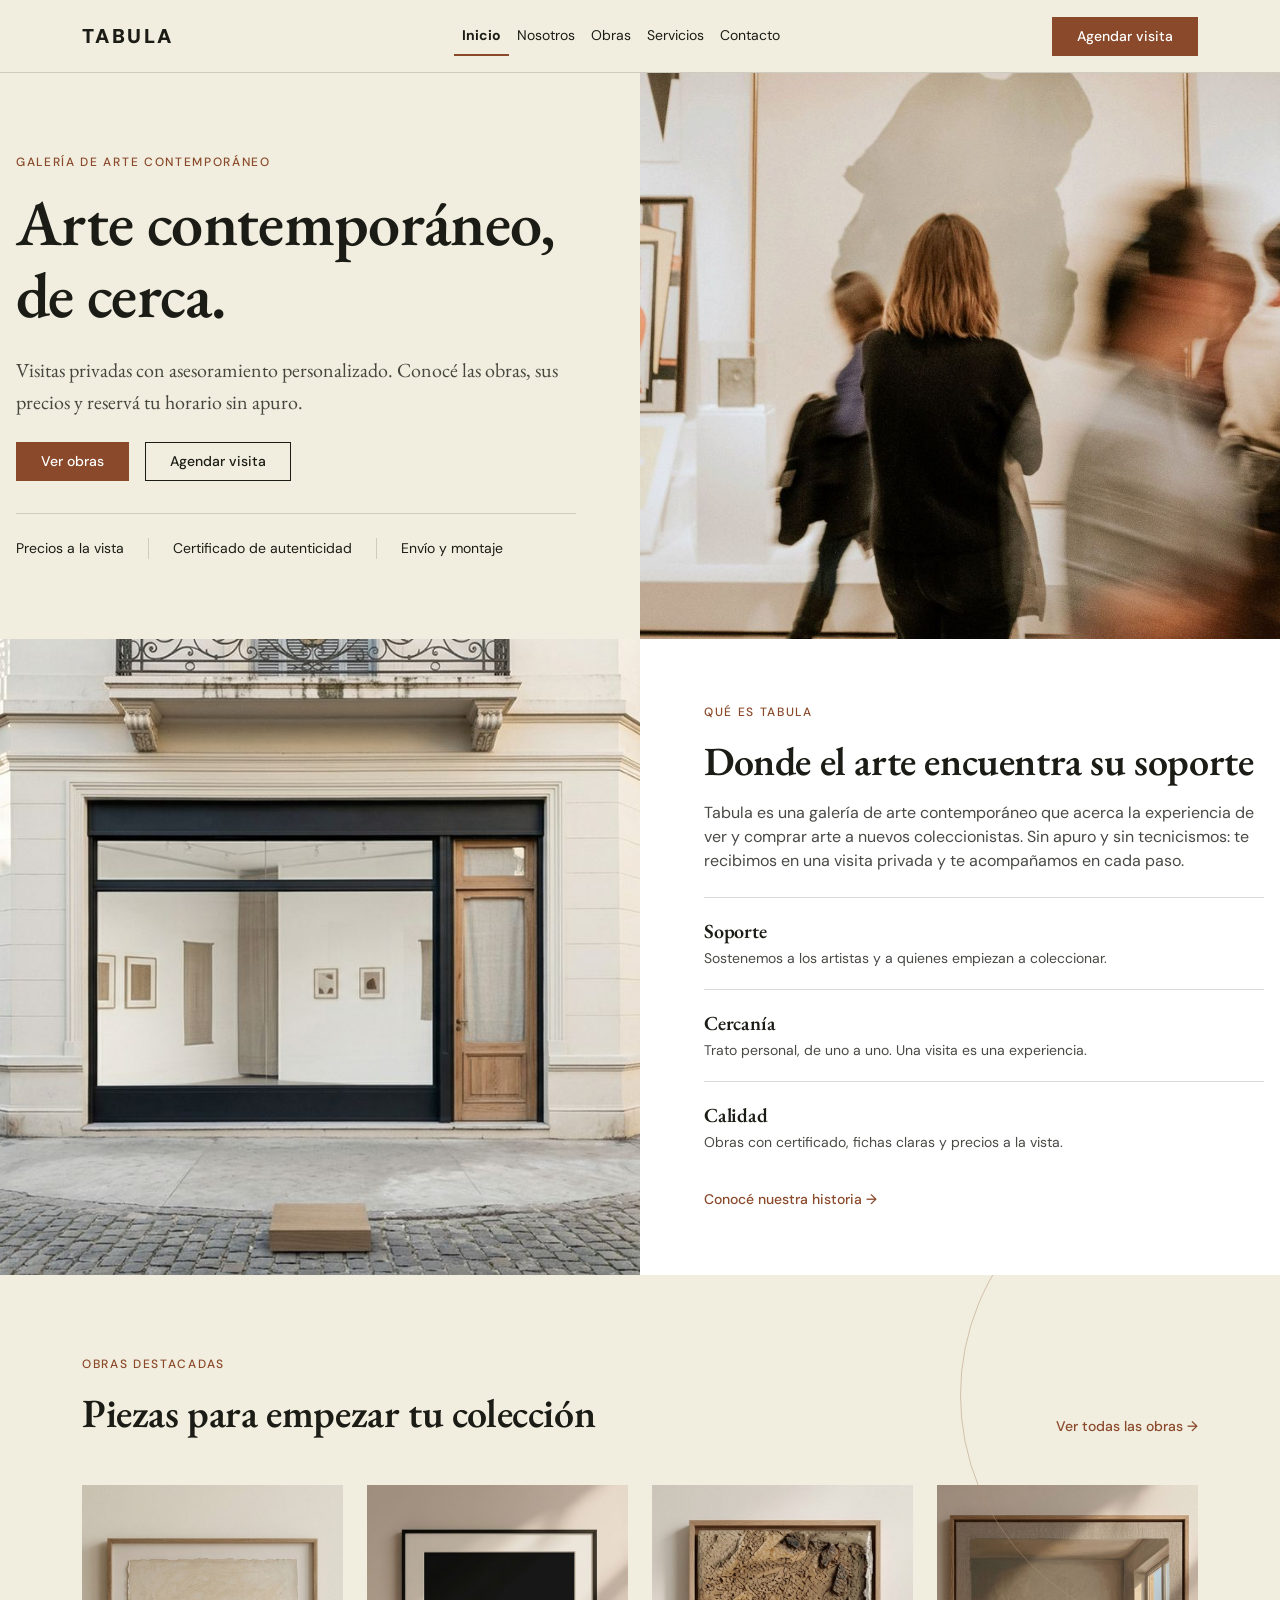
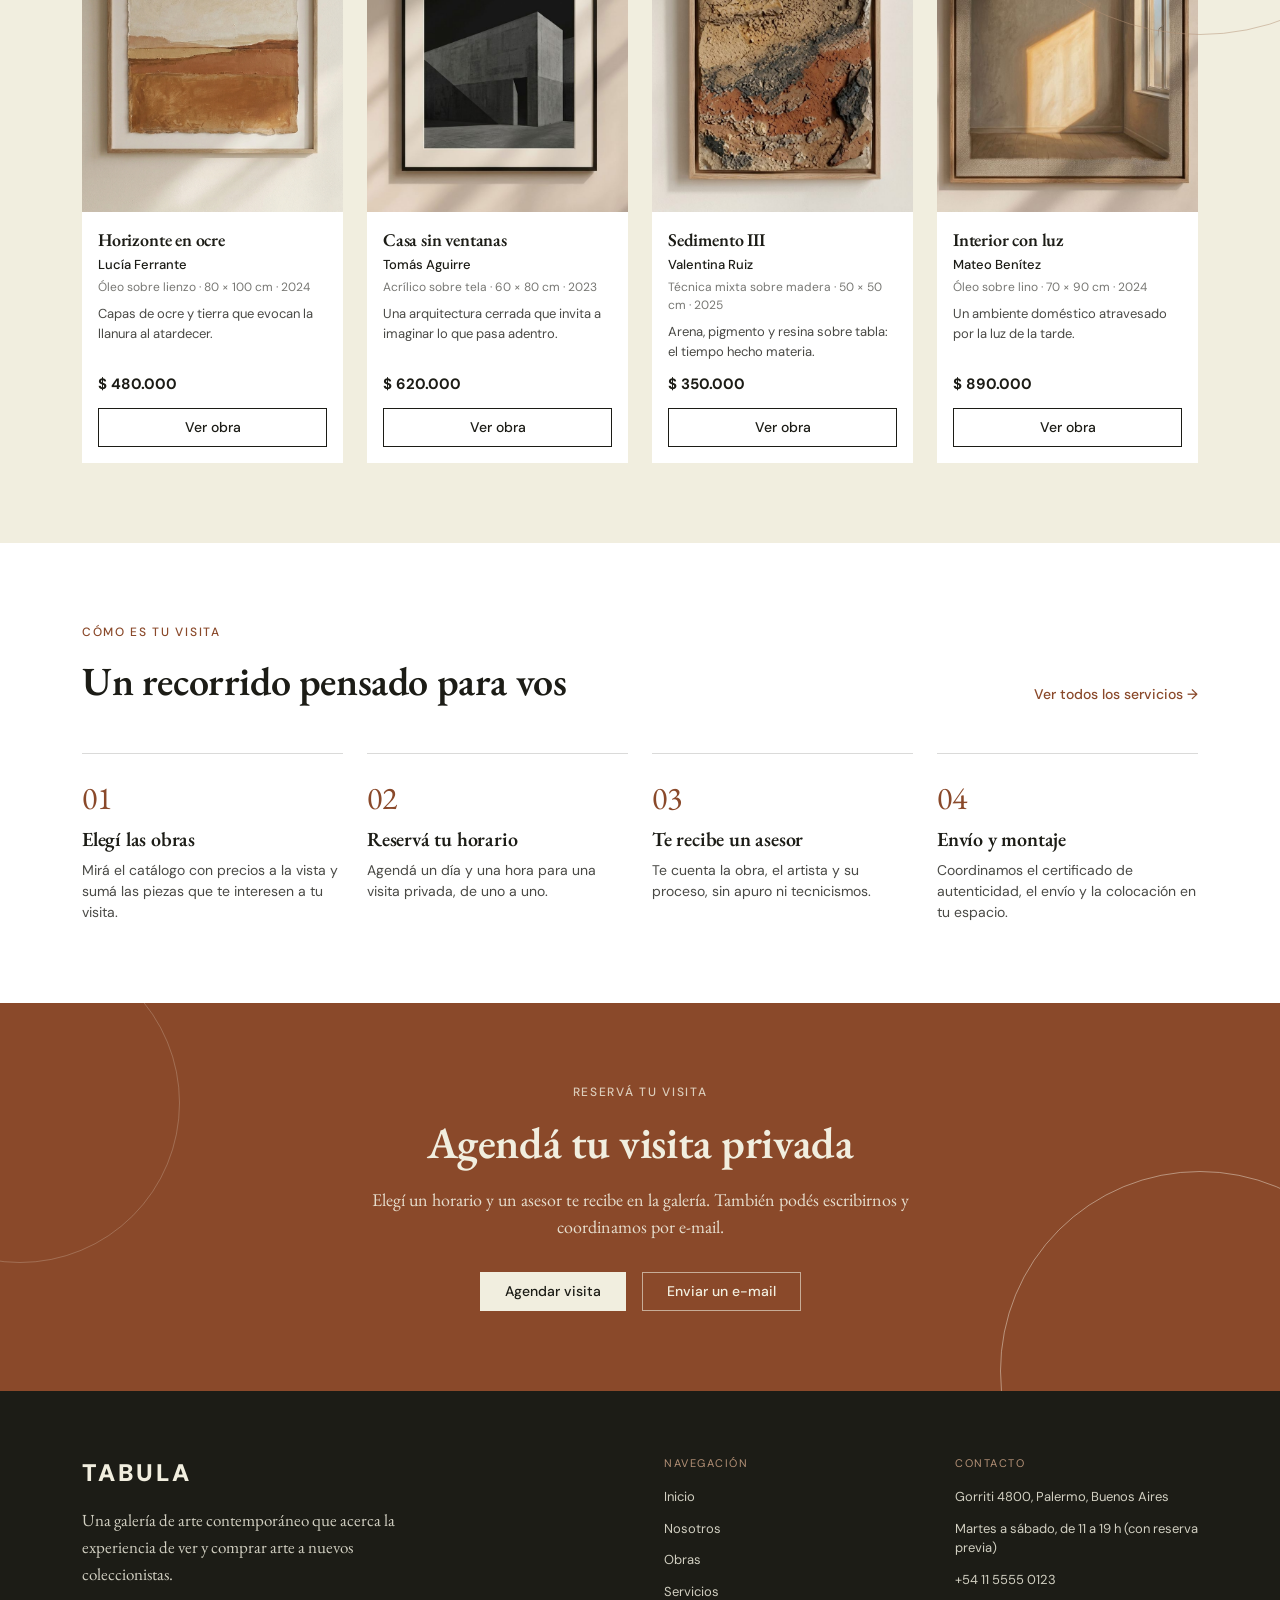
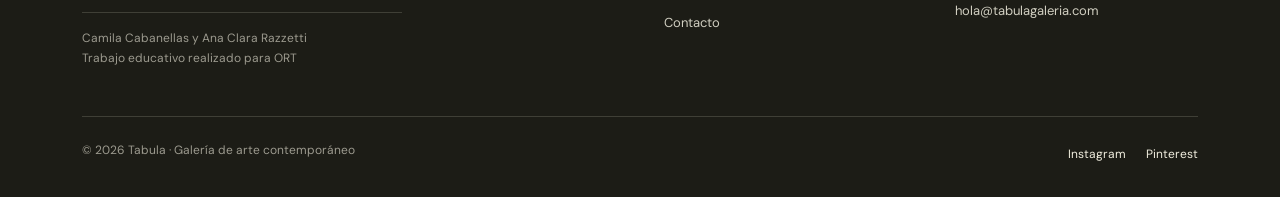
==== index.html @ 72d93648 "Add files via upload" ====
<!DOCTYPE html>
<html lang="es">
<head>
  <meta charset="UTF-8">
  <meta name="viewport" content="width=device-width, initial-scale=1">
  <title>Tabula. Galería de arte contemporáneo en Palermo</title>
  <meta name="description" content="Galería de arte contemporáneo con visitas privadas y asesoramiento personalizado. Conocé las obras, sus precios y reservá tu horario.">

  <!-- Tipografías: DM Sans (texto) + EB Garamond (títulos) -->
  <link rel="preconnect" href="https://fonts.googleapis.com">
  <link rel="preconnect" href="https://fonts.gstatic.com" crossorigin>
  <link href="https://fonts.googleapis.com/css2?family=DM+Sans:wght@400;500;700;900&family=EB+Garamond:wght@400;500;600&display=swap" rel="stylesheet">

  <!-- Bootstrap 5 + estilos propios (van después para pisar los valores por defecto) -->
  <link href="assets/bootstrap/css/bootstrap.min.css" rel="stylesheet">
  <link rel="stylesheet" href="css/styles.css">
</head>
<body>
  <!-- HEADER / NAVEGACIÓN -->
  <header class="site-header">
    <nav class="navbar navbar-expand-lg">
      <div class="container">
        <a class="navbar-brand" href="index.html">TABULA</a>
        <button class="navbar-toggler" type="button" data-bs-toggle="collapse" data-bs-target="#menu" aria-controls="menu" aria-expanded="false" aria-label="Abrir menú">
          <span class="navbar-toggler-icon"></span>
        </button>
        <div class="collapse navbar-collapse" id="menu">
          <ul class="navbar-nav mx-auto mb-3 mb-lg-0">
          <li class="nav-item"><a class="nav-link active" aria-current="page" href="index.html">Inicio</a></li>
          <li class="nav-item"><a class="nav-link" href="quienes-somos.html">Nosotros</a></li>
          <li class="nav-item"><a class="nav-link" href="productos.html">Obras</a></li>
          <li class="nav-item"><a class="nav-link" href="servicios.html">Servicios</a></li>
          <li class="nav-item"><a class="nav-link" href="contacto.html">Contacto</a></li>
          </ul>
          <a class="btn btn-primary" href="contacto.html">Agendar visita</a>
        </div>
      </div>
    </nav>
  </header>

  <main>

    <!-- 01 HERO -->
    <section class="hero bg-tb-cream">
      <div class="row g-0">
        <div class="col-lg-6 hero-imagen order-first order-lg-last">
          <img class="img-cover" src="img/web/hero.jpg" alt="Una visitante mira una obra en una sala luminosa de la galería" fetchpriority="high">
        </div>
        <div class="col-lg-6 hero-texto d-flex align-items-center">
          <div class="container-texto">
            <span class="eyebrow">Galería de arte contemporáneo</span>
            <h1 id="hero-titulo">Arte contemporáneo, de cerca.</h1>
            <p class="lead mb-4">Visitas privadas con asesoramiento personalizado. Conocé las obras, sus precios y reservá tu horario sin apuro.</p>
            <div class="d-flex flex-wrap gap-3">
              <a class="btn btn-primary" href="productos.html">Ver obras</a>
              <a class="btn btn-outline-dark" href="contacto.html">Agendar visita</a>
            </div>
            <ul class="hero-beneficios">
              <li>Precios a la vista</li>
              <li>Certificado de autenticidad</li>
              <li>Envío y montaje</li>
            </ul>
          </div>
        </div>
      </div>
    </section>

    <!-- 02 · QUÉ ES TABULA -->
    <section class="bg-tb-white">
      <div class="row g-0">
        <div class="col-lg-6 que-es-imagen">
          <img class="img-cover" src="img/web/lugar.jpg" alt="Fachada de la galería Tabula en una esquina de Palermo, con vidriera y puerta de madera" loading="lazy">
        </div>
        <div class="col-lg-6 que-es-texto d-flex align-items-center">
          <div class="container-texto">
            <span class="eyebrow">Qué es Tabula</span>
            <h2 id="que-es-titulo" class="mb-3">Donde el arte encuentra su soporte</h2>
            <p class="mb-4">Tabula es una galería de arte contemporáneo que acerca la experiencia de ver y comprar arte a nuevos coleccionistas. Sin apuro y sin tecnicismos: te recibimos en una visita privada y te acompañamos en cada paso.</p>
            <div class="concepto"><h3>Soporte</h3><p>Sostenemos a los artistas y a quienes empiezan a coleccionar.</p></div>
            <div class="concepto"><h3>Cercanía</h3><p>Trato personal, de uno a uno. Una visita es una experiencia.</p></div>
            <div class="concepto"><h3>Calidad</h3><p>Obras con certificado, fichas claras y precios a la vista.</p></div>
            <a class="link-flecha d-inline-block mt-3" href="quienes-somos.html">Conocé nuestra historia →</a>
          </div>
        </div>
      </div>
    </section>

    <!-- 03 OBRAS DESTACADAS -->
    <section class="seccion bg-tb-cream circulos">
      <div class="container">
        <div class="seccion-cabecera">
          <div>
            <span class="eyebrow">Obras destacadas</span>
            <h2 id="destacadas-titulo">Piezas para empezar tu colección</h2>
          </div>
          <a class="link-flecha" href="productos.html">Ver todas las obras →</a>
        </div>
        <div class="row g-3 g-lg-4">
        <div class="col-6 col-lg-3">
          <article class="obra-card">
            <figure><img src="img/web/ocre.png" alt="Pintura abstracta de paisaje en tonos ocre y terracota, enmarcada en madera" loading="lazy"></figure>
            <div class="obra-card-cuerpo">
              <h3>Horizonte en ocre</h3>
              <p class="obra-artista">Lucía Ferrante</p>
              <p class="obra-tecnica">Óleo sobre lienzo · 80 × 100 cm · 2024</p>
              <p class="obra-desc">Capas de ocre y tierra que evocan la llanura al atardecer.</p>
              <p class="obra-precio">$ 480.000</p>
              <a class="btn btn-outline-dark" href="productos.html">Ver obra</a>
            </div>
          </article>
        </div>
        <div class="col-6 col-lg-3">
          <article class="obra-card">
            <figure><img src="img/web/sinventanas.jpg" alt="Pintura de un volumen de hormigón sobre fondo negro, con marco negro" loading="lazy"></figure>
            <div class="obra-card-cuerpo">
              <h3>Casa sin ventanas</h3>
              <p class="obra-artista">Tomás Aguirre</p>
              <p class="obra-tecnica">Acrílico sobre tela · 60 × 80 cm · 2023</p>
              <p class="obra-desc">Una arquitectura cerrada que invita a imaginar lo que pasa adentro.</p>
              <p class="obra-precio">$ 620.000</p>
              <a class="btn btn-outline-dark" href="productos.html">Ver obra</a>
            </div>
          </article>
        </div>
        <div class="col-6 col-lg-3">
          <article class="obra-card">
            <figure><img src="img/web/sedimientos.jpg" alt="Obra de textura rugosa en tonos tierra, óxido y gris" loading="lazy"></figure>
            <div class="obra-card-cuerpo">
              <h3>Sedimento III</h3>
              <p class="obra-artista">Valentina Ruiz</p>
              <p class="obra-tecnica">Técnica mixta sobre madera · 50 × 50 cm · 2025</p>
              <p class="obra-desc">Arena, pigmento y resina sobre tabla: el tiempo hecho materia.</p>
              <p class="obra-precio">$ 350.000</p>
              <a class="btn btn-outline-dark" href="productos.html">Ver obra</a>
            </div>
          </article>
        </div>
        <div class="col-6 col-lg-3">
          <article class="obra-card">
            <figure><img src="img/web/interior.jpg" alt="Pintura de una habitación vacía con luz dorada entrando por la ventana" loading="lazy"></figure>
            <div class="obra-card-cuerpo">
              <h3>Interior con luz</h3>
              <p class="obra-artista">Mateo Benítez</p>
              <p class="obra-tecnica">Óleo sobre lino · 70 × 90 cm · 2024</p>
              <p class="obra-desc">Un ambiente doméstico atravesado por la luz de la tarde.</p>
              <p class="obra-precio">$ 890.000</p>
              <a class="btn btn-outline-dark" href="productos.html">Ver obra</a>
            </div>
          </article>
        </div>
        </div>
      </div>
    </section>

    <!-- 04 CÓMO ES TU VISITA -->
    <section class="seccion bg-tb-white">
      <div class="container">
        <div class="seccion-cabecera">
          <div>
            <span class="eyebrow">Cómo es tu visita</span>
            <h2 id="visita-titulo">Un recorrido pensado para vos</h2>
          </div>
          <a class="link-flecha" href="servicios.html">Ver todos los servicios →</a>
        </div>
        <div class="row g-4">
          <div class="col-sm-6 col-lg-3"><div class="paso"><span class="paso-numero">01</span><h3>Elegí las obras</h3><p>Mirá el catálogo con precios a la vista y sumá las piezas que te interesen a tu visita.</p></div></div>
          <div class="col-sm-6 col-lg-3"><div class="paso"><span class="paso-numero">02</span><h3>Reservá tu horario</h3><p>Agendá un día y una hora para una visita privada, de uno a uno.</p></div></div>
          <div class="col-sm-6 col-lg-3"><div class="paso"><span class="paso-numero">03</span><h3>Te recibe un asesor</h3><p>Te cuenta la obra, el artista y su proceso, sin apuro ni tecnicismos.</p></div></div>
          <div class="col-sm-6 col-lg-3"><div class="paso"><span class="paso-numero">04</span><h3>Envío y montaje</h3><p>Coordinamos el certificado de autenticidad, el envío y la colocación en tu espacio.</p></div></div>
        </div>
      </div>
    </section>

    <!-- CTA -->
    <section class="cta-banda bg-tb-rust circulos">
      <div class="container">
        <span class="eyebrow">Reservá tu visita</span>
        <h2>Agendá tu visita privada</h2>
        <p>Elegí un horario y un asesor te recibe en la galería. También podés escribirnos y coordinamos por e-mail.</p>
        <div class="d-flex flex-column flex-sm-row justify-content-center gap-3">
          <a class="btn btn-cream" href="contacto.html">Agendar visita</a>
          <a class="btn btn-outline-cream" href="mailto:hola@tabulagaleria.com?subject=Quiero%20agendar%20una%20visita&body=Hola%2C%20me%20gustar%C3%ADa%20agendar%20una%20visita%20privada%20a%20la%20galer%C3%ADa.%20Mis%20datos%20son%3A%0A%0ANombre%3A%20%0ATel%C3%A9fono%3A%20%0AD%C3%ADa%20y%20horario%20preferido%3A%20">Enviar un e-mail</a>
        </div>
      </div>
    </section>
  </main>

  <!-- FOOTER -->
  <footer class="site-footer">
    <div class="container">
      <div class="row gy-5 gx-lg-5">
        <div class="col-lg-6">
          <span class="footer-marca">TABULA</span>
          <p class="footer-texto">Una galería de arte contemporáneo que acerca la experiencia de ver y comprar arte a nuevos coleccionistas.</p>
          <p class="footer-credito">Camila Cabanellas y Ana Clara Razzetti<br>Trabajo educativo realizado para ORT</p>
        </div>
        <div class="col-6 col-lg-3">
          <span class="footer-titulo">Navegación</span>
          <ul>
            <li><a href="index.html">Inicio</a></li>
            <li><a href="quienes-somos.html">Nosotros</a></li>
            <li><a href="productos.html">Obras</a></li>
            <li><a href="servicios.html">Servicios</a></li>
            <li><a href="contacto.html">Contacto</a></li>
          </ul>
        </div>
        <div class="col-6 col-lg-3">
          <span class="footer-titulo">Contacto</span>
          <ul>
            <li>Gorriti 4800, Palermo, Buenos Aires</li>
            <li>Martes a sábado, de 11 a 19 h (con reserva previa)</li>
            <li><a href="tel:+541155550123">+54 11 5555 0123</a></li>
            <li><a href="mailto:hola@tabulagaleria.com">hola@tabulagaleria.com</a></li>
          </ul>
        </div>
      </div>
      <div class="footer-base">
        <p>© 2026 Tabula · Galería de arte contemporáneo</p>
        <div>
          <a href="https://www.instagram.com/" target="_blank" rel="noopener">Instagram</a>
          <a href="https://www.pinterest.com/" target="_blank" rel="noopener">Pinterest</a>
        </div>
      </div>
    </div>
  </footer>

  <script src="assets/bootstrap/js/bootstrap.bundle.min.js"></script>
  <script src="js/main.js"></script>
</body>
</html>
---- css/styles.css ----
/* ==========================================================
   Índice:
   1. Variables (paleta, tipografía, override de Bootstrap)
   2. Base y tipografía
   3. Botones
   4. Header / navegación
   5. Utilidades de sección
   6. Home (hero, qué es, obras destacadas, pasos, CTA)
   7. Tarjetas de obra
   8. Quiénes somos
   9. Servicios
   10. Contacto (formulario, mapa, video)
   11. Footer
   12. Alineación con el container (secciones a sangre)
   13. Carrito (ícono del header y botones)
   14. Panel del carrito (offcanvas, solo en productos.html)
   ========================================================== */

/* 1. VARIABLES ---------------------------------------------- */
:root {
  /* Paleta Tabula */
  --tb-ink: #1C1C16;
  --tb-cream: #F1EEDF;
  --tb-sand: #B49177;
  --tb-rust: #8A492A;
  --tb-rust-dark: #6F3A21;
  --tb-white: #FFFFFF;
  --tb-line: rgba(28, 28, 22, .16);
  --tb-muted: rgba(28, 28, 22, .8);

  /* Tipografía */
  --tb-font-title: "EB Garamond", Georgia, serif;
  --tb-font-text: "DM Sans", system-ui, sans-serif;

  /* Override de variables de Bootstrap */
  --bs-primary: #8A492A;
  --bs-primary-rgb: 138, 73, 42;
  --bs-secondary: #B49177;
  --bs-secondary-rgb: 180, 145, 119;
  --bs-dark: #1C1C16;
  --bs-dark-rgb: 28, 28, 22;
  --bs-light: #F1EEDF;
  --bs-light-rgb: 241, 238, 223;
  --bs-body-bg: #F1EEDF;
  --bs-body-color: #1C1C16;
  --bs-body-color-rgb: 28, 28, 22;
  --bs-body-font-family: var(--tb-font-text);
  --bs-body-font-size: 1rem;
  --bs-body-line-height: 1.5;
  --bs-heading-color: #1C1C16;
  --bs-link-color: #8A492A;
  --bs-link-color-rgb: 138, 73, 42;
  --bs-link-hover-color: #6F3A21;
  --bs-link-hover-color-rgb: 111, 58, 33;
  --bs-border-color: rgba(28, 28, 22, .16);
  --bs-border-radius: 0;
  --bs-border-radius-sm: 0;
  --bs-border-radius-lg: 0;
  --bs-border-radius-pill: 999px;
  --bs-focus-ring-color: rgba(138, 73, 42, .25);
}

/* 2. BASE Y TIPOGRAFÍA -------------------------------------- */
/* Ajustes base sobre el Reboot de Bootstrap (reemplazan al reset.css) */
h1, h2, h3, h4, p, ul, figure { margin: 0; }
ul { padding: 0; list-style: none; }
img, iframe { display: block; max-width: 100%; }
a { text-decoration: none; }
body { background: var(--tb-cream); color: var(--tb-ink); }
h1, h2, h3, h4, .h1, .h2, .h3 {
  font-family: var(--tb-font-title);
  font-weight: 600;
  color: var(--tb-ink);
  letter-spacing: -.01em;
}
h1, .h1 { font-size: clamp(2.5rem, 6vw, 4rem); line-height: 1.12; }
h2, .h2 { font-size: clamp(1.75rem, 3.4vw, 2.5rem); line-height: 1.2; }
h3, .h3 { font-size: 1.375rem; line-height: 1.3; }
p { color: var(--tb-muted); }
.lead { font-family: var(--tb-font-title); font-size: 1.25rem; line-height: 1.6; color: var(--tb-muted); font-weight: 400; }
strong { font-weight: 700; color: var(--tb-ink); }
a:focus-visible, button:focus-visible, .btn:focus-visible {
  outline: 2px solid var(--tb-rust); outline-offset: 2px;
}
.eyebrow {
  display: block; margin-bottom: 1rem;
  font-size: .75rem; font-weight: 500; letter-spacing: .14em;
  text-transform: uppercase; color: var(--tb-rust);
}
.link-flecha { font-size: .875rem; font-weight: 500; color: var(--tb-rust); }
.link-flecha:hover { color: var(--tb-rust-dark); text-decoration: underline; }

/* 3. BOTONES (override de .btn de Bootstrap) ---------------- */
.btn {
  --bs-btn-border-radius: 0;
  --bs-btn-font-size: .875rem;
  --bs-btn-padding-x: 1.5rem;
  --bs-btn-padding-y: .5rem;
  font-weight: 500; line-height: 1.5;
}
.btn-primary {
  --bs-btn-bg: var(--tb-rust); --bs-btn-border-color: var(--tb-rust); --bs-btn-color: #fff;
  --bs-btn-hover-bg: var(--tb-rust-dark); --bs-btn-hover-border-color: var(--tb-rust-dark); --bs-btn-hover-color: #fff;
  --bs-btn-active-bg: var(--tb-rust-dark); --bs-btn-active-border-color: var(--tb-rust-dark);
  --bs-btn-focus-shadow-rgb: 138, 73, 42;
}
.btn-outline-dark {
  --bs-btn-color: var(--tb-ink); --bs-btn-border-color: var(--tb-ink);
  --bs-btn-hover-bg: var(--tb-ink); --bs-btn-hover-border-color: var(--tb-ink); --bs-btn-hover-color: var(--tb-cream);
  --bs-btn-active-bg: var(--tb-ink); --bs-btn-active-border-color: var(--tb-ink);
}
.btn-cream {                         /* botón crema sobre fondo terracota */
  --bs-btn-bg: var(--tb-cream); --bs-btn-border-color: var(--tb-cream); --bs-btn-color: var(--tb-ink);
  --bs-btn-hover-bg: #fff; --bs-btn-hover-border-color: #fff; --bs-btn-hover-color: var(--tb-ink);
}
.btn-outline-cream {
  --bs-btn-color: var(--tb-cream); --bs-btn-border-color: rgba(241,238,223,.6);
  --bs-btn-hover-bg: var(--tb-cream); --bs-btn-hover-border-color: var(--tb-cream); --bs-btn-hover-color: var(--tb-rust);
}

/* 4. HEADER / NAVEGACIÓN ------------------------------------ */
.site-header { background: var(--tb-cream); border-bottom: 1px solid var(--tb-line); position: sticky; top: 0; z-index: 1030; }
.navbar { --bs-navbar-padding-y: 1rem; }
.navbar-brand {
  font-family: var(--tb-font-text); font-weight: 900; font-size: 1.25rem;
  letter-spacing: .12em; color: var(--tb-ink);
}
.navbar-nav .nav-link {
  --bs-nav-link-color: var(--tb-ink); --bs-nav-link-hover-color: var(--tb-rust);
  font-size: .875rem; padding: .5rem 1rem;
}
/* Página activa: se marca con .active + aria-current="page" */
.navbar-nav .nav-link.active { font-weight: 700; color: var(--tb-ink); border-bottom: 2px solid var(--tb-rust); }
@media (min-width: 992px) {
  .navbar-nav .nav-link.active { border-bottom-color: var(--tb-rust); }
}
.navbar-toggler { border: 1px solid var(--tb-ink); padding: .375rem .625rem; }
.navbar-toggler:focus { box-shadow: 0 0 0 .2rem var(--bs-focus-ring-color); }
.navbar-toggler-icon {
  background-image: url("data:image/svg+xml,%3csvg xmlns='http://www.w3.org/2000/svg' viewBox='0 0 30 30'%3e%3cpath stroke='%231C1C16' stroke-linecap='round' stroke-width='2' d='M4 7h22M4 15h22M4 23h22'/%3e%3c/svg%3e");
}

/* 5. UTILIDADES DE SECCIÓN ---------------------------------- */
.seccion { padding: 5rem 0; position: relative; overflow: hidden; }
@media (max-width: 767.98px) { .seccion { padding: 3rem 0; } }
.bg-tb-cream { background: var(--tb-cream); }
.bg-tb-white { background: var(--tb-white); }
.bg-tb-rust { background: var(--tb-rust); color: var(--tb-cream); }
.seccion-cabecera { display: flex; flex-wrap: wrap; justify-content: space-between; align-items: flex-end; gap: 1rem; margin-bottom: 3rem; }
/* Círculos decorativos del diseño (línea fina) */
.circulos::before {
  content: ""; position: absolute; top: -120px; right: -160px;
  width: 480px; height: 480px; border: 1px solid var(--tb-sand); border-radius: 50%;
  opacity: .5; pointer-events: none;
}
.bg-tb-rust.circulos::before { border-color: rgba(241,238,223,.45); right: auto; left: -140px; top: -60px; width: 320px; height: 320px; }
.bg-tb-rust.circulos::after {
  content: ""; position: absolute; bottom: -180px; right: -120px; width: 400px; height: 400px;
  border: 1px solid rgba(241,238,223,.45); border-radius: 50%; pointer-events: none;
}
.img-cover { width: 100%; height: 100%; object-fit: cover; }

/* 6. HOME ---------------------------------------------------- */
.hero { min-height: 560px; }
.hero-texto { padding: 5rem 0; }
.hero-texto .container-texto { max-width: 560px; }
.hero-texto h1 { margin-bottom: 1.5rem; }
.hero-imagen { min-height: 360px; }
.hero-beneficios {
  display: flex; flex-wrap: wrap; gap: .5rem 1.5rem; margin-top: 2rem; padding-top: 1.5rem;
  border-top: 1px solid var(--tb-line); font-size: .875rem; color: var(--tb-ink);
}
.hero-beneficios li + li { border-left: 1px solid var(--tb-line); padding-left: 1.5rem; }
@media (max-width: 575.98px) {
  .hero-beneficios { flex-direction: column; }
  .hero-beneficios li + li { border-left: 0; padding-left: 0; }
}
.que-es-imagen { min-height: 320px; }
.que-es-texto { padding: 4rem 0; }
.que-es-texto .container-texto { max-width: 560px; }
.concepto { padding: 1.25rem 0; border-top: 1px solid var(--tb-line); }
.concepto h3 { font-size: 1.25rem; margin-bottom: .25rem; }
.concepto p { font-size: .875rem; margin: 0; }
.paso { border-top: 1px solid var(--tb-line); padding-top: 1.5rem; height: 100%; }
.paso-numero { font-family: var(--tb-font-title); font-size: 2rem; color: var(--tb-rust); line-height: 1.25; display: block; margin-bottom: .5rem; }
.paso h3 { font-size: 1.25rem; margin-bottom: .5rem; }
.paso p { font-size: .875rem; }
.cta-banda { padding: 5rem 0; text-align: center; position: relative; overflow: hidden; }
.cta-banda .eyebrow { color: var(--tb-cream); opacity: .8; }
.cta-banda h2 { color: var(--tb-cream); font-size: clamp(2rem, 4vw, 2.75rem); margin-bottom: 1rem; }
.cta-banda p { color: var(--tb-cream); opacity: .9; font-family: var(--tb-font-title); font-size: 1.125rem; max-width: 560px; margin: 0 auto 2rem; }
.cta-banda .container { position: relative; z-index: 1; }

/* 7. TARJETAS DE OBRA --------------------------------------- */
.obra-card { background: var(--tb-white); height: 100%; display: flex; flex-direction: column; border: 0; }
.obra-card figure { aspect-ratio: 4 / 5; background: var(--tb-cream); overflow: hidden; }
.obra-card img { width: 100%; height: 100%; object-fit: cover; }
.obra-card-cuerpo { padding: 1rem; display: flex; flex-direction: column; flex: 1; }
.obra-card h3 { font-size: 1.125rem; margin-bottom: .25rem; }
.obra-artista { font-size: .8125rem; font-weight: 500; color: var(--tb-ink); margin-bottom: .25rem; }
.obra-tecnica { font-size: .75rem; color: rgba(28,28,22,.6); margin-bottom: .5rem; }
.obra-desc { font-size: .8125rem; margin-bottom: .75rem; }
.obra-precio { font-weight: 700; font-size: .9375rem; margin-top: auto; margin-bottom: .75rem; color: var(--tb-ink); }
.obra-card .btn { width: 100%; }
.filtros { display: flex; flex-wrap: wrap; align-items: center; gap: .5rem; }
.filtro {
  border: 1px solid var(--tb-ink); background: transparent; color: var(--tb-ink);
  border-radius: 999px; padding: .25rem 1rem; font-size: .8125rem; cursor: pointer;
}
.filtro:hover { background: rgba(28,28,22,.08); }
.filtro.activo { background: var(--tb-ink); color: var(--tb-cream); }
.contador-obras { margin-left: auto; font-size: .8125rem; color: rgba(28,28,22,.6); }

/* 8. QUIÉNES SOMOS ------------------------------------------ */
.page-hero { padding: 6rem 0 5rem; position: relative; overflow: hidden; }
.page-hero .container-texto { max-width: 720px; }
.page-hero h1 { margin-bottom: 1.5rem; }
.valor { border-top: 1px solid var(--tb-line); padding-top: 1.5rem; height: 100%; }
.valor-numero { font-family: var(--tb-font-title); font-size: 1.75rem; color: var(--tb-rust); display: block; margin-bottom: .5rem; }
.valor h3 { font-size: 1.125rem; margin-bottom: .5rem; }
.valor p { font-size: .875rem; }
.publico-card { background: var(--tb-cream); height: 100%; }
.publico-card figure { aspect-ratio: 16 / 9; overflow: hidden; }
.publico-card img { width: 100%; height: 100%; object-fit: cover; }
.publico-card-cuerpo { padding: 2rem; }
.publico-card h3 { font-size: 1.375rem; margin-bottom: .75rem; }
.lista-puntos li { position: relative; padding-left: 1.25rem; font-size: .875rem; margin-bottom: .5rem; color: var(--tb-muted); }
.lista-puntos li::before { content: ""; position: absolute; left: 0; top: .55em; width: 6px; height: 6px; border-radius: 50%; background: var(--tb-rust); }

/* 9. SERVICIOS ---------------------------------------------- */
.servicio-card { background: var(--tb-white); padding: 2rem; height: 100%; }
.servicio-icono {
  width: 48px; height: 48px; border: 1px solid var(--tb-rust); border-radius: 50%;
  display: grid; place-items: center; color: var(--tb-rust); margin-bottom: 1.5rem;
}
.servicio-icono svg { width: 22px; height: 22px; stroke: currentColor; fill: none; stroke-width: 1.5; stroke-linecap: round; stroke-linejoin: round; }
.servicio-card h3 { font-size: 1.125rem; margin-bottom: .5rem; }
.servicio-card p { font-size: .875rem; margin-bottom: 1rem; }
/* Acordeón de preguntas frecuentes (override de .accordion) */
.accordion {
  --bs-accordion-bg: transparent; --bs-accordion-border-color: var(--tb-line);
  --bs-accordion-border-radius: 0; --bs-accordion-inner-border-radius: 0;
  --bs-accordion-btn-bg: transparent; --bs-accordion-active-bg: transparent;
  --bs-accordion-active-color: var(--tb-ink); --bs-accordion-btn-color: var(--tb-ink);
  --bs-accordion-btn-focus-box-shadow: 0 0 0 .2rem var(--bs-focus-ring-color);
  --bs-accordion-btn-padding-y: 1.25rem; --bs-accordion-btn-padding-x: 0; --bs-accordion-body-padding-x: 0;
}
.accordion-item { border-left: 0; border-right: 0; }
.accordion-button { font-family: var(--tb-font-title); font-size: 1.125rem; font-weight: 600; box-shadow: none; }
.accordion-button:not(.collapsed) { box-shadow: none; }
.accordion-body p { font-size: .875rem; }

/* 10. CONTACTO ---------------------------------------------- */
.dato-contacto { padding: 1rem 0; border-top: 1px solid var(--tb-line); display: flex; gap: 1rem; }
.dato-contacto .servicio-icono { width: 24px; height: 24px; border: 0; margin: 0; flex: none; }
.dato-label { display: block; font-size: .6875rem; letter-spacing: .12em; text-transform: uppercase; color: rgba(28,28,22,.6); }
.dato-valor { font-family: var(--tb-font-title); font-size: 1.0625rem; color: var(--tb-ink); }
.form-visita { background: var(--tb-white); padding: 2.5rem; }
.form-visita h2 { font-size: 1.5rem; margin-bottom: .5rem; }
@media (max-width: 575.98px) { .form-visita { padding: 1.5rem; } }
.form-label { font-size: .8125rem; font-weight: 500; margin-bottom: .375rem; color: var(--tb-ink); }
.form-control, .form-select {
  border-color: var(--tb-ink); font-size: .875rem; padding: .625rem .875rem;
  background-color: var(--tb-white); color: var(--tb-ink);
}
.form-control::placeholder { color: rgba(28,28,22,.45); }
.form-control:focus, .form-select:focus { border-color: var(--tb-rust); box-shadow: 0 0 0 .2rem var(--bs-focus-ring-color); }
.form-check-input:checked { background-color: var(--tb-rust); border-color: var(--tb-rust); }
.form-check-input:focus { border-color: var(--tb-rust); box-shadow: 0 0 0 .2rem var(--bs-focus-ring-color); }
.form-check-label { font-size: .8125rem; }
.media-card h3 { font-size: 1.25rem; margin: 1.25rem 0 .5rem; }
.media-card p { font-size: .875rem; }
.ratio iframe { border: 0; }

/* 11. FOOTER ------------------------------------------------- */
.site-footer { background: var(--tb-ink); color: var(--tb-cream); padding: 4rem 0 2rem; }
.site-footer p, .site-footer li, .site-footer a { color: rgba(241,238,223,.85); font-size: .8125rem; }
.site-footer a:hover { color: #fff; text-decoration: underline; }
.footer-marca { font-weight: 900; font-size: 1.5rem; letter-spacing: .12em; color: var(--tb-cream); display: block; margin-bottom: 1rem; }
.footer-texto { font-family: var(--tb-font-title); font-size: 1.0625rem !important; line-height: 1.6; max-width: 320px; }
.footer-titulo { font-size: .6875rem; letter-spacing: .14em; text-transform: uppercase; color: var(--tb-sand); margin-bottom: 1rem; display: block; }
.site-footer li { margin-bottom: .75rem; }
.footer-base { border-top: 1px solid rgba(241,238,223,.16); margin-top: 3rem; padding-top: 1.5rem; display: flex; flex-wrap: wrap; justify-content: space-between; gap: 1rem; }
.footer-base p, .footer-base a { font-size: .75rem; color: rgba(241,238,223,.6); }
.footer-base a { color: var(--tb-cream); margin-left: 1rem; }

/* 12. ALINEACIÓN CON EL CONTAINER EN SECCIONES A SANGRE ----- */
/* El texto de las secciones partidas (imagen a sangre + texto) se alinea con el container de Bootstrap */
:root { --tb-gutter: max(1rem, calc((100vw - 1320px) / 2 + .75rem)); }
.hero-texto, .que-es-texto--izq { padding-left: var(--tb-gutter); padding-right: 1rem; }
.que-es-texto { padding-left: 1rem; padding-right: var(--tb-gutter); }
@media (min-width: 992px) {
  .hero-texto { padding-right: 4rem; }
  .que-es-texto { padding-left: 4rem; }
}
.hero-imagen img, .que-es-imagen img { position: absolute; inset: 0; }
.hero-imagen, .que-es-imagen { position: relative; }
/* Mapa y video con proporción propia */
.mapa-card iframe, .video-card iframe { width: 100%; height: 100%; }

/* 13. CARRITO ------------------------------------------------ */
/* Ícono del header con el número de obras */
.carrito-link { position: relative; display: inline-flex; align-items: center; color: var(--tb-ink); padding: .5rem; }
.carrito-link:hover { color: var(--tb-rust); }
.carrito-link svg { width: 24px; height: 24px; stroke: currentColor; fill: none; stroke-width: 1.5; stroke-linecap: round; stroke-linejoin: round; }
.carrito-cantidad {
  position: absolute; top: 0; right: -2px; min-width: 18px; height: 18px; padding: 0 5px;
  border-radius: 999px; background: var(--tb-rust); color: #fff;
  font-size: .6875rem; font-weight: 700; line-height: 18px; text-align: center;
}
/* Obras dentro del carrito */
.carrito-item { display: flex; gap: 1.5rem; align-items: center; background: var(--tb-white); padding: 1rem; margin-bottom: 1rem; }
.carrito-item img { width: 96px; height: 120px; object-fit: cover; flex: none; }
.carrito-item-info { flex: 1; min-width: 0; }
.carrito-item-info h3 { font-size: 1.125rem; margin-bottom: .25rem; }
.carrito-item-info .obra-tecnica { margin: 0; }
.carrito-item-precio { text-align: right; }
.carrito-item-precio .obra-precio { margin: 0 0 .5rem; }
.btn-quitar { background: none; border: 0; padding: 0; font-size: .8125rem; color: var(--tb-rust); text-decoration: underline; cursor: pointer; }
.btn-quitar:hover { color: var(--tb-rust-dark); }
@media (max-width: 575.98px) {
  .carrito-item { flex-wrap: wrap; gap: 1rem; }
  .carrito-item img { width: 72px; height: 96px; }
  .carrito-item-precio { width: 100%; display: flex; justify-content: space-between; align-items: center; text-align: left; }
  .carrito-item-precio .obra-precio { margin: 0; }
}
.carrito-vacio { background: var(--tb-white); padding: 3rem 2rem; text-align: center; }
.carrito-vacio h3 { margin-bottom: .5rem; }
.carrito-vacio p { margin-bottom: 1.5rem; }
/* Resumen de la compra */
.carrito-resumen { background: var(--tb-white); padding: 2rem; position: sticky; top: 6rem; }
.carrito-resumen h2 { font-size: 1.5rem; margin-bottom: 1.5rem; }
.carrito-resumen-fila { display: flex; justify-content: space-between; padding: .75rem 0; border-top: 1px solid var(--tb-line); font-size: .9375rem; }
.carrito-resumen-total { font-weight: 700; font-size: 1.125rem; margin-bottom: 1.5rem; border-bottom: 1px solid var(--tb-line); }
.btn:disabled { opacity: .5; cursor: not-allowed; }
/* Botones deshabilitados con la paleta de Tabula (en vez del azul de Bootstrap) */
.btn-primary { --bs-btn-disabled-bg: var(--tb-rust); --bs-btn-disabled-border-color: var(--tb-rust); --bs-btn-disabled-color: #fff; }
.btn-outline-dark { --bs-btn-disabled-color: var(--tb-ink); --bs-btn-disabled-border-color: var(--tb-ink); }

/* 14. PANEL DEL CARRITO (offcanvas de Bootstrap, solo en productos.html) */
button.carrito-link { background: none; border: 0; }
.offcanvas { --bs-offcanvas-bg: var(--tb-cream); --bs-offcanvas-width: 420px; }
.offcanvas-title { font-family: var(--tb-font-title); font-size: 1.5rem; }
.carrito-pie { padding: 1.5rem; background: var(--tb-white); border-top: 1px solid var(--tb-line); }
.carrito-pie .carrito-resumen-total { margin-bottom: 1rem; }
.offcanvas .carrito-item { flex-wrap: wrap; gap: 1rem; }
.offcanvas .carrito-item img { width: 72px; height: 96px; }
.offcanvas .carrito-item-precio { width: 100%; display: flex; justify-content: space-between; align-items: center; text-align: left; }
.offcanvas .carrito-item-precio .obra-precio { margin: 0; }

/* Créditos del trabajo en el footer */
.footer-credito { margin-top: 1.5rem; padding-top: 1rem; border-top: 1px solid rgba(241,238,223,.16); max-width: 320px; font-size: .75rem !important; line-height: 1.6; color: rgba(241,238,223,.6) !important; }
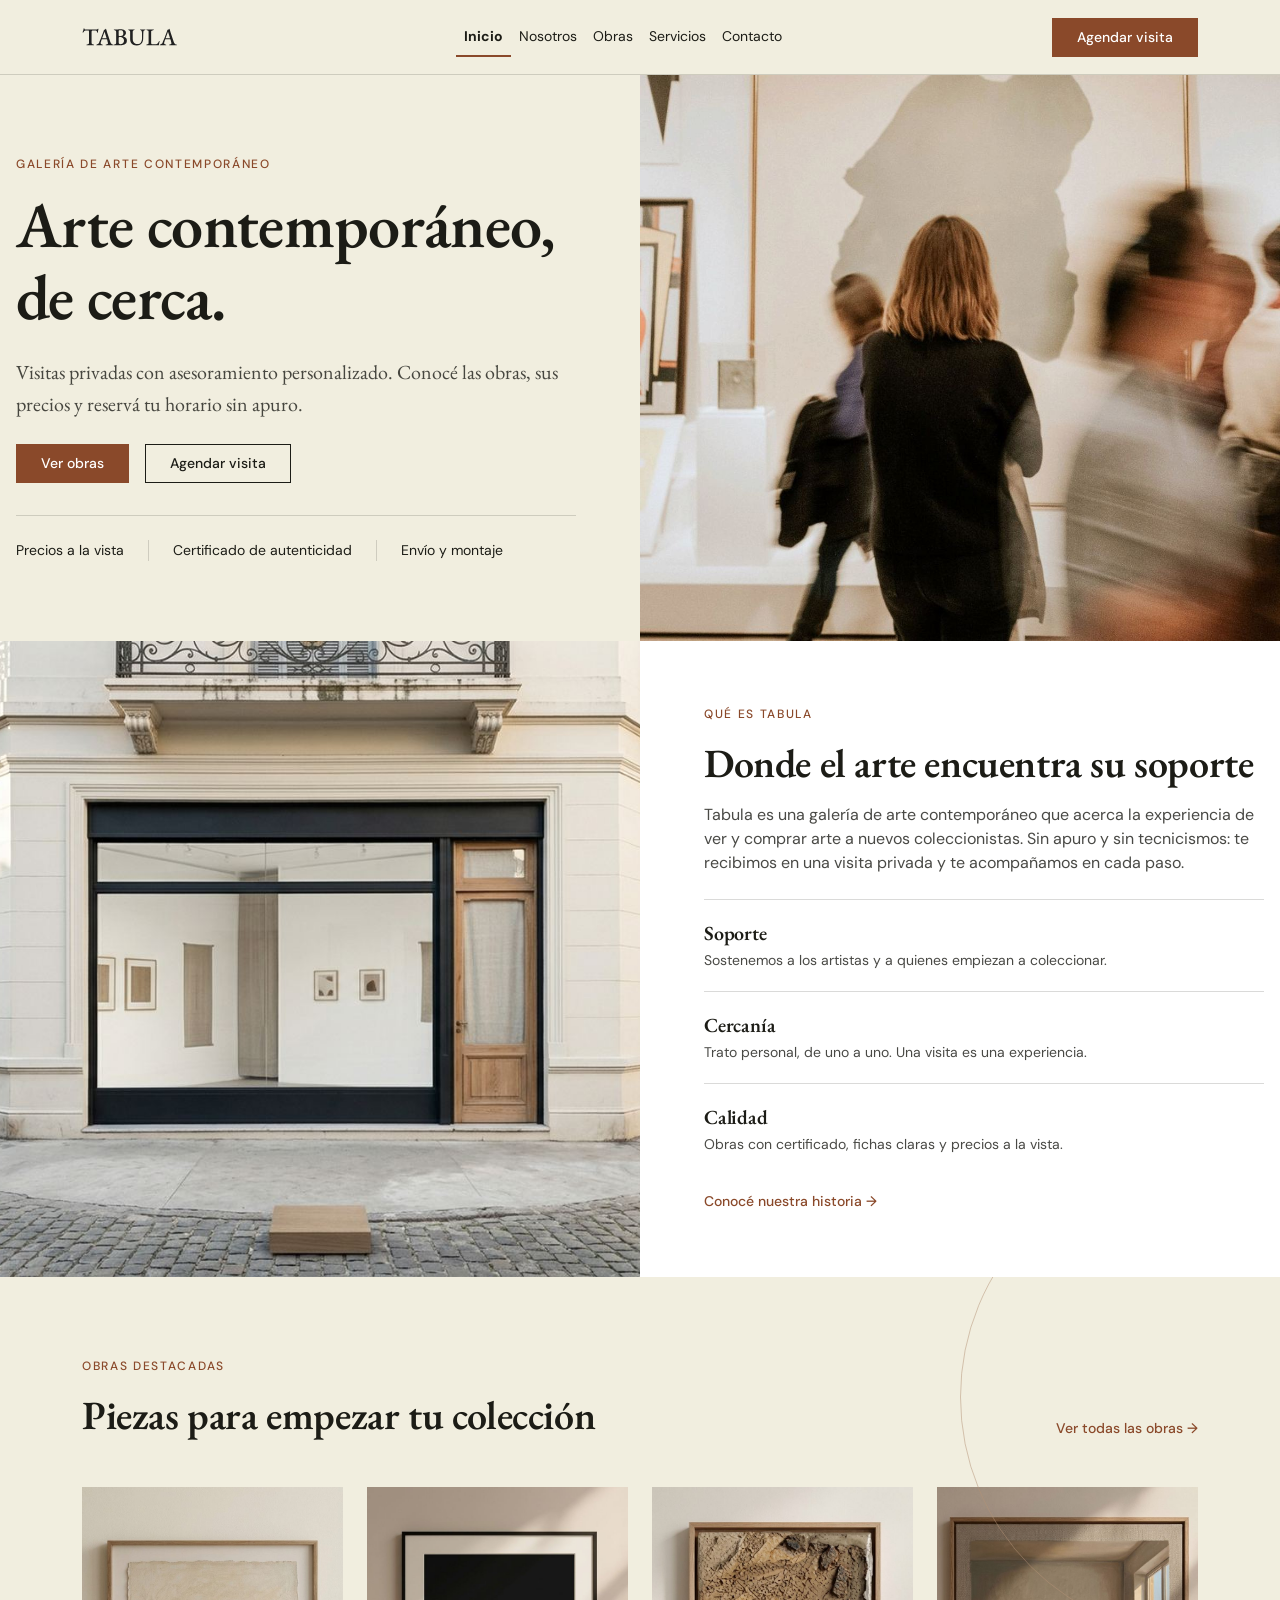
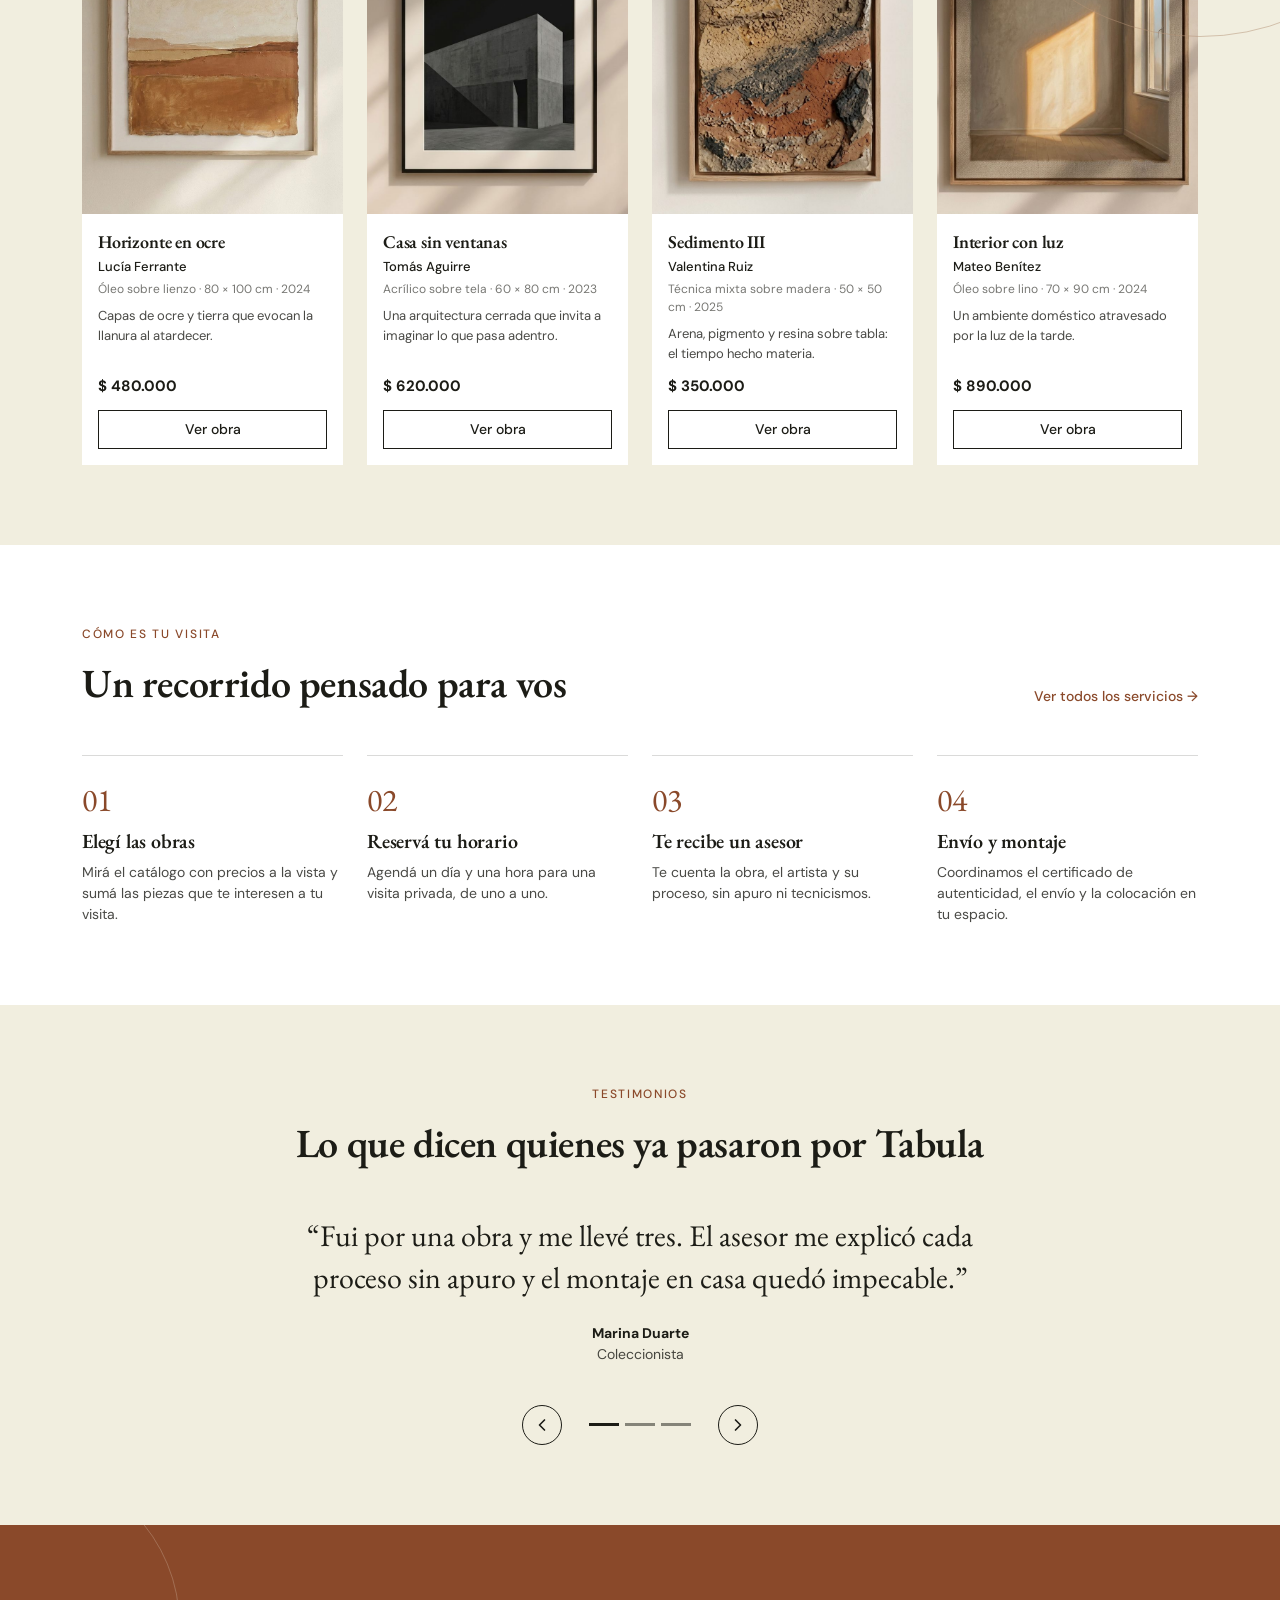
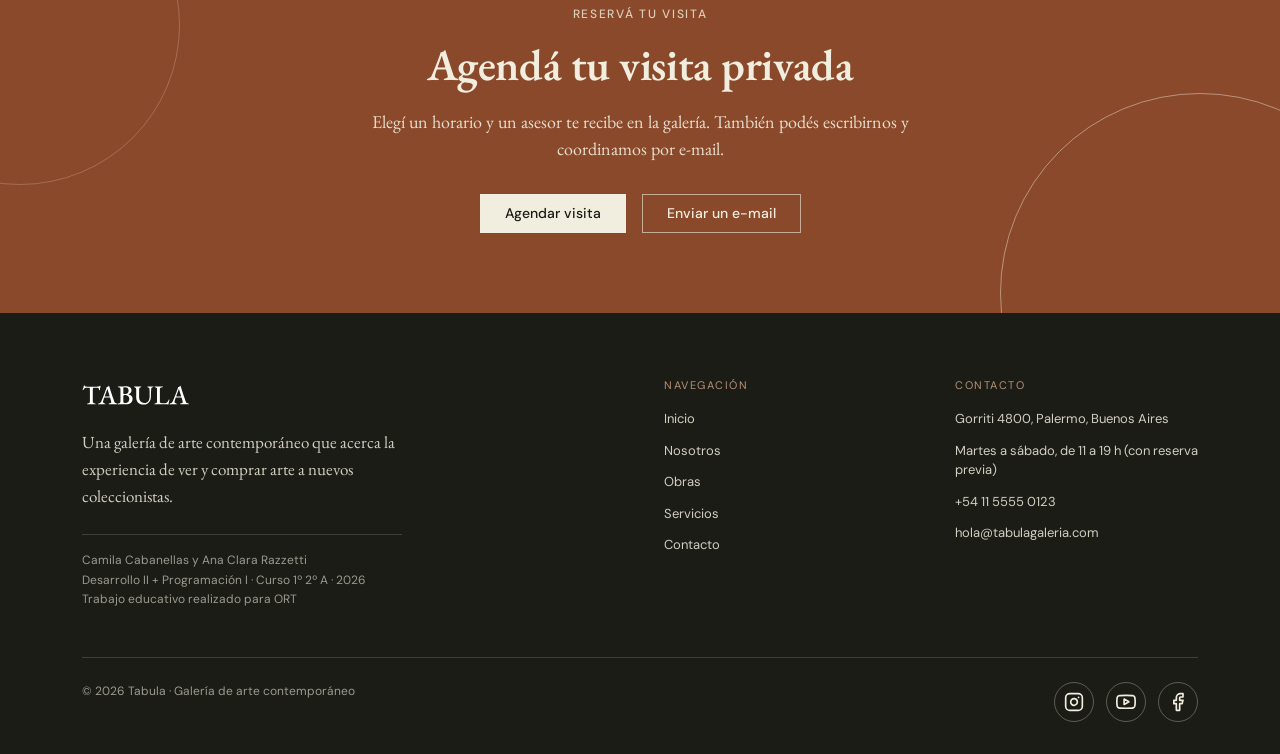
==== commit e01aeac4: "Add files via upload" ====
--- a/index.html
+++ b/index.html
@@ -20,7 +20,7 @@
   <header class="site-header">
     <nav class="navbar navbar-expand-lg">
       <div class="container">
-        <a class="navbar-brand" href="index.html">TABULA</a>
+        <a class="navbar-brand" href="index.html"><img src="img/web/logo.svg" alt="Tabula, ir al inicio" width="110" height="37"></a>
         <button class="navbar-toggler" type="button" data-bs-toggle="collapse" data-bs-target="#menu" aria-controls="menu" aria-expanded="false" aria-label="Abrir menú">
           <span class="navbar-toggler-icon"></span>
         </button>
@@ -98,7 +98,7 @@
         <div class="row g-3 g-lg-4">
         <div class="col-6 col-lg-3">
           <article class="obra-card">
-            <figure><img src="img/web/ocre.png" alt="Pintura abstracta de paisaje en tonos ocre y terracota, enmarcada en madera" loading="lazy"></figure>
+            <figure><img src="img/web/ocre.jpg" alt="Pintura abstracta de paisaje en tonos ocre y terracota, enmarcada en madera" loading="lazy"></figure>
             <div class="obra-card-cuerpo">
               <h3>Horizonte en ocre</h3>
               <p class="obra-artista">Lucía Ferrante</p>
@@ -167,6 +167,43 @@
           <div class="col-sm-6 col-lg-3"><div class="paso"><span class="paso-numero">02</span><h3>Reservá tu horario</h3><p>Agendá un día y una hora para una visita privada, de uno a uno.</p></div></div>
           <div class="col-sm-6 col-lg-3"><div class="paso"><span class="paso-numero">03</span><h3>Te recibe un asesor</h3><p>Te cuenta la obra, el artista y su proceso, sin apuro ni tecnicismos.</p></div></div>
           <div class="col-sm-6 col-lg-3"><div class="paso"><span class="paso-numero">04</span><h3>Envío y montaje</h3><p>Coordinamos el certificado de autenticidad, el envío y la colocación en tu espacio.</p></div></div>
+        </div>
+      </div>
+    </section>
+
+    <!-- 05 TESTIMONIOS (carrusel de Bootstrap) -->
+    <section class="seccion bg-tb-cream">
+      <div class="container">
+        <div class="text-center mb-5">
+          <span class="eyebrow">Testimonios</span>
+          <h2 id="testimonios-titulo">Lo que dicen quienes ya pasaron por Tabula</h2>
+        </div>
+        <div id="testimonios" class="carousel slide testimonios" data-bs-ride="carousel" aria-label="Testimonios de clientes, artistas y estudios">
+          <div class="carousel-inner">
+          <div class="carousel-item active">
+            <figure class="testimonio">
+              <blockquote><p>“Fui por una obra y me llevé tres. El asesor me explicó cada proceso sin apuro y el montaje en casa quedó impecable.”</p></blockquote>
+              <figcaption><strong>Marina Duarte</strong>Coleccionista</figcaption>
+            </figure>
+          </div>
+          <div class="carousel-item">
+            <figure class="testimonio">
+              <blockquote><p>“Tabula me dio un espacio cuidado para mostrar mi trabajo. Entienden al artista y también a quien se anima a comprar.”</p></blockquote>
+              <figcaption><strong>Lucía Ferrante</strong>Artista de la galería</figcaption>
+            </figure>
+          </div>
+          <div class="carousel-item">
+            <figure class="testimonio">
+              <blockquote><p>“Buscábamos piezas para nuestra oficina nueva. El asesoramiento fue claro y la entrega, puntual.”</p></blockquote>
+              <figcaption><strong>Estudio Alameda</strong>Estudio de arquitectura</figcaption>
+            </figure>
+          </div>
+          </div>
+          <div class="testimonios-nav">
+            <button class="testimonios-flecha" type="button" data-bs-target="#testimonios" data-bs-slide="prev" aria-label="Testimonio anterior"><svg width="20" height="20" viewBox="0 0 24 24" fill="none" stroke="currentColor" stroke-width="2" stroke-linecap="round" stroke-linejoin="round"><polyline points="15 18 9 12 15 6"/></svg></button>
+            <div class="carousel-indicators"><button type="button" data-bs-target="#testimonios" data-bs-slide-to="0" class="active" aria-current="true" aria-label="Testimonio 1"></button><button type="button" data-bs-target="#testimonios" data-bs-slide-to="1" aria-label="Testimonio 2"></button><button type="button" data-bs-target="#testimonios" data-bs-slide-to="2" aria-label="Testimonio 3"></button></div>
+            <button class="testimonios-flecha" type="button" data-bs-target="#testimonios" data-bs-slide="next" aria-label="Testimonio siguiente"><svg width="20" height="20" viewBox="0 0 24 24" fill="none" stroke="currentColor" stroke-width="2" stroke-linecap="round" stroke-linejoin="round"><polyline points="9 18 15 12 9 6"/></svg></button>
+          </div>
         </div>
       </div>
     </section>
@@ -190,9 +227,9 @@
     <div class="container">
       <div class="row gy-5 gx-lg-5">
         <div class="col-lg-6">
-          <span class="footer-marca">TABULA</span>
+          <img class="footer-logo" src="img/web/logo.svg" alt="Tabula" width="110" height="37">
           <p class="footer-texto">Una galería de arte contemporáneo que acerca la experiencia de ver y comprar arte a nuevos coleccionistas.</p>
-          <p class="footer-credito">Camila Cabanellas y Ana Clara Razzetti<br>Trabajo educativo realizado para ORT</p>
+          <p class="footer-credito">Camila Cabanellas y Ana Clara Razzetti<br>Desarrollo II + Programación I · Curso 1º 2º A · 2026<br>Trabajo educativo realizado para ORT</p>
         </div>
         <div class="col-6 col-lg-3">
           <span class="footer-titulo">Navegación</span>
@@ -216,9 +253,10 @@
       </div>
       <div class="footer-base">
         <p>© 2026 Tabula · Galería de arte contemporáneo</p>
-        <div>
-          <a href="https://www.instagram.com/" target="_blank" rel="noopener">Instagram</a>
-          <a href="https://www.pinterest.com/" target="_blank" rel="noopener">Pinterest</a>
+        <div class="footer-redes">
+          <a href="https://www.instagram.com/" target="_blank" rel="noopener" aria-label="Instagram"><svg width="20" height="20" viewBox="0 0 24 24" fill="none" stroke="currentColor" stroke-width="2" stroke-linecap="round" stroke-linejoin="round"><rect x="2" y="2" width="20" height="20" rx="5" ry="5"/><path d="M16 11.37A4 4 0 1 1 12.63 8 4 4 0 0 1 16 11.37z"/><line x1="17.5" y1="6.5" x2="17.51" y2="6.5"/></svg></a>
+          <a href="https://www.youtube.com/" target="_blank" rel="noopener" aria-label="YouTube"><svg width="20" height="20" viewBox="0 0 24 24" fill="none" stroke="currentColor" stroke-width="2" stroke-linecap="round" stroke-linejoin="round"><path d="M22.54 6.42a2.78 2.78 0 0 0-1.94-2C18.88 4 12 4 12 4s-6.88 0-8.6.46a2.78 2.78 0 0 0-1.94 2A29 29 0 0 0 1 11.75a29 29 0 0 0 .46 5.33A2.78 2.78 0 0 0 3.4 19c1.72.46 8.6.46 8.6.46s6.88 0 8.6-.46a2.78 2.78 0 0 0 1.94-2 29 29 0 0 0 .46-5.25 29 29 0 0 0-.46-5.33z"/><polygon points="9.75 15.02 15.5 11.75 9.75 8.48 9.75 15.02"/></svg></a>
+          <a href="https://www.facebook.com/" target="_blank" rel="noopener" aria-label="Facebook"><svg width="20" height="20" viewBox="0 0 24 24" fill="none" stroke="currentColor" stroke-width="2" stroke-linecap="round" stroke-linejoin="round"><path d="M18 2h-3a5 5 0 0 0-5 5v3H7v4h3v8h4v-8h3l1-4h-4V7a1 1 0 0 1 1-1h3z"/></svg></a>
         </div>
       </div>
     </div>
--- a/css/styles.css
+++ b/css/styles.css
@@ -125,6 +125,7 @@
   font-family: var(--tb-font-text); font-weight: 900; font-size: 1.25rem;
   letter-spacing: .12em; color: var(--tb-ink);
 }
+.navbar-brand img { display: block; height: 2rem; width: auto; }
 .navbar-nav .nav-link {
   --bs-nav-link-color: var(--tb-ink); --bs-nav-link-hover-color: var(--tb-rust);
   font-size: .875rem; padding: .5rem 1rem;
@@ -191,6 +192,19 @@
 .cta-banda p { color: var(--tb-cream); opacity: .9; font-family: var(--tb-font-title); font-size: 1.125rem; max-width: 560px; margin: 0 auto 2rem; }
 .cta-banda .container { position: relative; z-index: 1; }
 
+/* Testimonios: carrusel de Bootstrap con estilo propio (flechas e indicadores) */
+.testimonios { max-width: 760px; margin: 0 auto; text-align: center; }
+.testimonio { margin: 0; padding: 0 1rem; }
+.testimonio blockquote { margin: 0; }
+.testimonio blockquote p { font-family: var(--tb-font-title); font-size: clamp(1.375rem, 1rem + 1.5vw, 1.875rem); line-height: 1.4; color: var(--tb-ink); }
+.testimonio figcaption { margin-top: 1.5rem; font-size: .875rem; color: var(--tb-muted); }
+.testimonio figcaption strong { display: block; }
+.testimonios-nav { display: flex; align-items: center; justify-content: center; gap: 1.5rem; margin-top: 2.5rem; }
+.testimonios-flecha { width: 2.5rem; height: 2.5rem; display: inline-flex; align-items: center; justify-content: center; border: 1px solid var(--tb-ink); border-radius: 50%; background: transparent; color: var(--tb-ink); }
+.testimonios-flecha:hover { background: var(--tb-ink); color: var(--tb-cream); }
+.testimonios .carousel-indicators { position: static; margin: 0; }
+.testimonios .carousel-indicators [data-bs-target] { background-color: var(--tb-ink); }
+
 /* 7. TARJETAS DE OBRA --------------------------------------- */
 .obra-card { background: var(--tb-white); height: 100%; display: flex; flex-direction: column; border: 0; }
 .obra-card figure { aspect-ratio: 4 / 5; background: var(--tb-cream); overflow: hidden; }
@@ -268,6 +282,15 @@
 .form-check-input:checked { background-color: var(--tb-rust); border-color: var(--tb-rust); }
 .form-check-input:focus { border-color: var(--tb-rust); box-shadow: 0 0 0 .2rem var(--bs-focus-ring-color); }
 .form-check-label { font-size: .8125rem; }
+/* Validación (Bootstrap): se pisan los colores verde/rojo con la paleta propia */
+.form-visita {
+  --bs-form-valid-color: var(--tb-ink); --bs-form-valid-border-color: var(--tb-sand);
+  --bs-form-invalid-color: #A33A2B; --bs-form-invalid-border-color: #A33A2B;
+}
+.was-validated .form-control:valid, .was-validated .form-control:invalid { background-image: none; padding-right: .75rem; }
+.was-validated .form-select:valid, .was-validated .form-select:invalid { --bs-form-select-bg-icon: none; }
+.invalid-feedback { font-size: .75rem; }
+.form-ok { margin-top: 1rem; padding: .875rem 1rem; background: var(--tb-cream); border: 1px solid var(--tb-line); font-size: .8125rem; }
 .media-card h3 { font-size: 1.25rem; margin: 1.25rem 0 .5rem; }
 .media-card p { font-size: .875rem; }
 .ratio iframe { border: 0; }
@@ -276,13 +299,17 @@
 .site-footer { background: var(--tb-ink); color: var(--tb-cream); padding: 4rem 0 2rem; }
 .site-footer p, .site-footer li, .site-footer a { color: rgba(241,238,223,.85); font-size: .8125rem; }
 .site-footer a:hover { color: #fff; text-decoration: underline; }
-.footer-marca { font-weight: 900; font-size: 1.5rem; letter-spacing: .12em; color: var(--tb-cream); display: block; margin-bottom: 1rem; }
+/* Logo del footer: el SVG es oscuro, se invierte a claro sobre el fondo oscuro */
+.footer-logo { display: block; height: 2.25rem; width: auto; margin-bottom: 1rem; filter: brightness(0) invert(1); }
 .footer-texto { font-family: var(--tb-font-title); font-size: 1.0625rem !important; line-height: 1.6; max-width: 320px; }
 .footer-titulo { font-size: .6875rem; letter-spacing: .14em; text-transform: uppercase; color: var(--tb-sand); margin-bottom: 1rem; display: block; }
 .site-footer li { margin-bottom: .75rem; }
 .footer-base { border-top: 1px solid rgba(241,238,223,.16); margin-top: 3rem; padding-top: 1.5rem; display: flex; flex-wrap: wrap; justify-content: space-between; gap: 1rem; }
 .footer-base p, .footer-base a { font-size: .75rem; color: rgba(241,238,223,.6); }
 .footer-base a { color: var(--tb-cream); margin-left: 1rem; }
+.footer-redes { display: flex; gap: .75rem; }
+.footer-base .footer-redes a { margin-left: 0; display: inline-flex; align-items: center; justify-content: center; width: 2.5rem; height: 2.5rem; border: 1px solid rgba(241,238,223,.3); border-radius: 50%; }
+.footer-base .footer-redes a:hover { background: var(--tb-cream); color: var(--tb-ink); text-decoration: none; }
 
 /* 12. ALINEACIÓN CON EL CONTAINER EN SECCIONES A SANGRE ----- */
 /* El texto de las secciones partidas (imagen a sangre + texto) se alinea con el container de Bootstrap */
